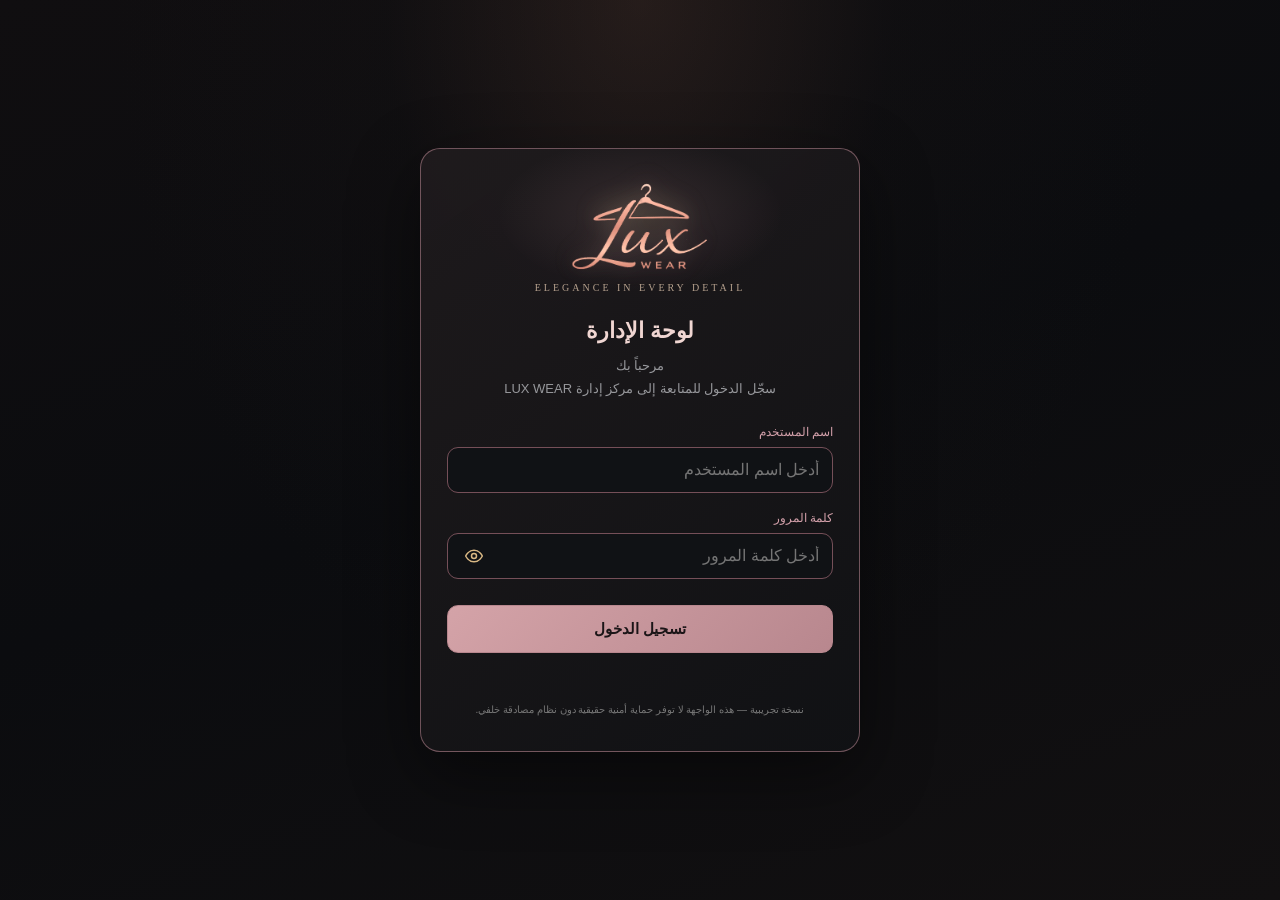
==== admin-dashboard.html @ 93784421 "Remove placeholder survey filter alert" ====
<!doctype html>
<html lang="ar" dir="rtl"><head><meta charset="utf-8"><meta name="viewport" content="width=device-width,initial-scale=1"><title>LUX WEAR — مركز الإدارة</title>
<style>
:root{--bg:#0b0c0f;--panel:#15171b;--panel2:#1b1d21;--gold:#c6a36a;--gold2:#e1c38e;--text:#f1eee8;--muted:#96979b;--border:#2a2c30;--green:#6bb79a;--red:#c57979}
*{box-sizing:border-box}body{margin:0;background:var(--bg);color:var(--text);font-family:Tahoma,Arial,sans-serif}button,input,select{font:inherit}button{cursor:pointer}
.shell{display:grid;grid-template-columns:260px minmax(0,1fr);min-height:100vh}
.sidebar{background:#101114;border-left:1px solid var(--border);padding:22px 16px;position:sticky;top:0;height:100dvh;overflow-y:auto;overflow-x:hidden;overscroll-behavior:contain;-webkit-overflow-scrolling:touch;scrollbar-gutter:stable}
.brand{padding:8px 12px 24px;border-bottom:1px solid var(--border);margin-bottom:20px}.brand .mark{font:24px Georgia;color:var(--gold);letter-spacing:3px}.brand-logo{display:block;width:100px;max-width:80%;height:auto;margin:0 auto 8px;object-fit:contain}.brand small{display:block;color:var(--muted);font-size:10px;letter-spacing:2px;margin-top:6px}
.nav-label{color:#72747a;font-size:10px;letter-spacing:1.5px;padding:10px 12px}.nav button{display:flex;align-items:center;gap:12px;width:100%;border:1px solid transparent;background:transparent;color:#b9bbc0;text-align:right;padding:12px 12px;border-radius:11px;margin:4px 0;font-size:14px;font-weight:600}.nav button .ico{width:27px;min-width:27px;height:27px;display:grid;place-items:center;color:var(--gold);text-align:center}.nav button .ico svg{width:22px;height:22px;stroke:currentColor;stroke-width:1.8;fill:none;stroke-linecap:round;stroke-linejoin:round}.nav button:hover,.nav button.active{background:#24211b;border-color:#51432d;color:#f2d7a4}.nav .profile{border-top:1px solid var(--border);margin-top:16px;padding-top:16px}
main{min-width:0;padding:28px clamp(16px,3vw,36px)}.topbar{display:flex;justify-content:space-between;align-items:center;gap:12px;margin-bottom:28px}.topbar h1{font-size:24px;margin:0}.topbar p{color:var(--muted);font-size:12px;margin:8px 0 0}.actions{display:flex;gap:10px;align-items:center}.btn{background:#24211b;color:var(--gold2);border:1px solid #5b4930;border-radius:10px;padding:10px 14px}.btn:hover{background:#30291f}.btn.primary{background:var(--gold);color:#16120c;border-color:var(--gold);font-weight:bold}.month{color:var(--gold2);border:1px solid #53432d;border-radius:30px;padding:9px 13px;font-size:12px}
.stats{display:grid;grid-template-columns:repeat(4,minmax(0,1fr));gap:14px}.card{background:linear-gradient(145deg,#1a1c20,#141619);border:1px solid var(--border);border-radius:16px;padding:18px}.stat{position:relative;overflow:hidden}.stat:after{content:"";position:absolute;right:0;top:0;width:3px;height:100%;background:linear-gradient(var(--gold),transparent)}.stat .label{color:var(--muted);font-size:12px}.stat .num{font-size:32px;font-weight:600;margin:15px 0 8px;color:var(--gold2)}.stat .foot{font-size:11px;color:var(--muted)}.stat .glyph{float:left;font-size:22px;color:#89734f}
.section{margin-top:16px}.grid2{display:grid;grid-template-columns:1.2fr 1fr;gap:14px}.card h3{margin:0 0 17px;font-size:15px;color:var(--gold2)}.rows{display:flex;flex-direction:column}.rowline{display:flex;align-items:center;justify-content:space-between;gap:12px;padding:13px 0;border-bottom:1px solid #292b2e;font-size:13px}.rowline:last-child{border-bottom:0}.dim{color:var(--muted)}.delta{color:var(--green);font-size:12px}.delta.down{color:var(--red)}
.chart{height:180px;display:flex;align-items:end;gap:9px;padding:10px 4px 0}.bar{flex:1;min-width:8px;border-radius:6px 6px 0 0;background:linear-gradient(#c9a86d,#765c34);opacity:.85;position:relative}.chartlabels{display:flex;justify-content:space-between;color:#777;font-size:10px;margin-top:8px}
.social{display:grid;grid-template-columns:repeat(4,1fr);gap:12px}.socialbox{border:1px solid var(--border);background:#141619;border-radius:13px;padding:15px}.socialbox strong{display:block;font-size:18px;margin:13px 0;color:#e2c58f}.socialbox small{color:var(--muted)}
.view{display:none}.view.active{display:block}.view h2{font-size:20px;margin:4px 0 8px}.sub{font-size:12px;color:var(--muted);margin-bottom:22px}.filters{display:flex;gap:10px;align-items:end;flex-wrap:wrap;margin:16px 0}.filters label{display:block;font-size:11px;color:var(--muted);margin-bottom:6px}.filters input,.filters select{background:#101215;color:var(--text);border:1px solid #383a3e;border-radius:9px;padding:11px;min-width:150px}.table{width:100%;border-collapse:collapse;margin-top:14px}.table th,.table td{text-align:right;padding:13px;border-bottom:1px solid var(--border);font-size:12px}.table th{color:var(--muted);font-weight:normal}.empty{border:1px dashed #5c4a31;border-radius:14px;padding:18px;color:var(--gold2);font-size:12px;line-height:1.8;margin-top:14px}.notice{color:var(--muted);font-size:11px;margin-top:12px}
.mobileToggle{display:none}.notifications-head{display:flex;align-items:center;justify-content:space-between;gap:8px;margin-bottom:12px}.notifications-head h3{margin:0}.mark-read{border:0;background:transparent;color:var(--gold2);font-size:10px;white-space:nowrap;padding:4px 6px;border-radius:6px}.mark-read:hover{background:#24211b}.notification-item.unread{background:#211e19;border-right:2px solid var(--gold)}.notification-item.read{opacity:.65}.menu-edge-toggle{position:fixed;top:0;right:0;z-index:60;margin:0;border-radius:0;padding:10px 12px}.topbar h1{margin-top:34px!important}.greeting-wrap{margin-top:16px;margin-bottom:18px;text-align:right}.manager-greeting{color:var(--gold2);font-size:15px;font-weight:600;margin:0}.dashboard-subtitle{text-align:center;color:var(--muted);font-size:12px;margin-top:10px}.page-brand{display:flex;flex-direction:column;align-items:stretch;gap:14px}.page-logo{width:180px;max-width:60%;height:auto;object-fit:contain;margin:0 auto}.page-brand h1{text-align:right!important;margin-top:0!important}@media(max-width:760px){.page-logo{width:150px;max-width:70%}}.menu-edge-toggle{border-radius:0}.sidebar.open~main .menu-edge-toggle{display:none}
@media(max-width:1050px){.stats{grid-template-columns:repeat(2,1fr)}.social{grid-template-columns:repeat(2,1fr)}}
@media(max-width:760px){.shell{grid-template-columns:1fr}.sidebar{position:fixed;z-index:50;top:0;right:0;width:280px;height:100dvh;max-height:100dvh;overflow-y:auto;overflow-x:hidden;overscroll-behavior:contain;-webkit-overflow-scrolling:touch;transform:translateX(105%);transition:transform .25s;box-shadow:-20px 0 60px #0008}.sidebar.open{transform:translateX(0)}main{padding:18px 14px}.mobileToggle{display:block}.topbar{align-items:flex-start}.topbar h1{font-size:20px}.grid2{grid-template-columns:1fr}.topbar .actions{flex-wrap:wrap}.month{display:none}}
.month-toolbar{display:flex;align-items:center;gap:10px;justify-content:flex-start;margin:-12px 0 24px}.month-toolbar .month{display:inline-block}@media(max-width:760px){.month-toolbar{justify-content:flex-start;margin:-6px 0 24px}.month-toolbar .month{display:inline-block}}@media(max-width:430px){.stats{gap:8px}.card{padding:14px}.stat .num{font-size:27px}.social{gap:8px}.socialbox{padding:12px}.topbar{gap:8px}}

/* refined notification + survey preview */
.bell-btn{position:relative;width:43px;height:43px;display:grid;place-items:center;background:linear-gradient(145deg,#24211b,#17181b);border:1px solid #5b4930;border-radius:0;color:var(--gold2);box-shadow:0 4px 16px #0004}.bell-btn svg{width:22px;height:22px;stroke:currentColor;stroke-width:1.8;fill:none;stroke-linecap:round;stroke-linejoin:round}.bell-count{position:absolute;top:-5px;left:-5px;min-width:18px;height:18px;border-radius:20px;background:#bd5555;color:#fff;font-size:10px;display:grid;place-items:center;padding:0 4px;border:2px solid var(--bg)}.notify-wrap{position:fixed;top:0;left:0;z-index:61}.notify-wrap.home-only{display:none}.view.active#home~*{}.notifications{display:none;position:absolute;top:52px;left:0;width:min(320px,90vw);z-index:100;background:#17191d;border:1px solid #484035;border-radius:14px;padding:14px;box-shadow:0 18px 45px #0009}.notifications.open{display:block}.notifications h3{margin:0 0 12px;color:var(--gold2);font-size:14px}.notification-item{padding:11px 9px;border-bottom:1px solid var(--border);font-size:12px;color:#ddd;cursor:pointer}.notification-item:hover{background:#24211b}.survey-wrap{overflow:auto;border:1px solid var(--border);border-radius:14px;margin-top:14px}.survey-table{border-collapse:collapse;min-width:1700px;width:100%}.survey-table th,.survey-table td{border-left:1px solid var(--border);border-bottom:1px solid var(--border);padding:12px 10px;vertical-align:top;text-align:right;font-size:12px;min-width:150px}.survey-table th{position:sticky;top:0;background:#25231f;color:var(--gold2);font-weight:600;line-height:1.65}.survey-table td{color:#dedbd5}.survey-table th:first-child,.survey-table td:first-child{min-width:95px}.survey-detail{display:none;margin-top:12px}.survey-detail.open{display:block}.survey-detail .rowline{align-items:flex-start}.survey-detail .rowline span:first-child{max-width:55%;color:var(--gold2)}.survey-tools{display:flex;gap:10px;flex-wrap:wrap}.survey-tools input{background:#101215;color:var(--text);border:1px solid #383a3e;border-radius:9px;padding:11px}.survey-navdot{width:7px;height:7px;background:#c55;border-radius:50%;display:inline-block;margin-right:auto}
@media(max-width:760px){.notifications{left:-10px}.survey-table{min-width:1700px}}

/* Elegant, properly spaced mobile greeting */
@media(max-width:760px){
 main{padding-top:16px}
 .topbar{display:flex;flex-direction:column;align-items:stretch;gap:0;margin-bottom:22px}
 .topbar>div:first-child{width:100%;display:flex;flex-direction:column;align-items:stretch}
 .greeting-wrap{width:100%;text-align:center;margin:58px 0 24px;padding:13px 10px 15px;border-bottom:1px solid rgba(198,163,106,.22);position:relative}
 .manager-greeting{font-family:Tahoma,Arial,sans-serif;font-size:17px;font-weight:700;letter-spacing:.15px;color:#d8b783;text-shadow:0 1px 8px rgba(198,163,106,.10);line-height:1.8}
 .manager-greeting:before{content:'✦';display:block;color:#8e7652;font-size:11px;margin-bottom:2px}
 .page-brand{gap:10px}
 .page-logo{width:155px;max-width:68%;margin:0 auto}
 .page-brand h1{font-size:22px!important;line-height:1.6;margin-top:2px!important}
 .dashboard-subtitle{font-size:12px;margin-top:8px}
}
@media(min-width:761px){.greeting-wrap{margin:12px 0 16px}.manager-greeting{font-size:16px;color:#d8b783;font-weight:700}}

/* Compact greeting only on dashboard home; hide it on every other view */
@media(max-width:760px){.greeting-wrap{margin:24px 0 12px;padding:7px 8px 9px}.manager-greeting{font-size:24px!important;line-height:1.65!important}.manager-greeting:before{margin-bottom:0;font-size:9px}.topbar{margin-bottom:14px}}
.greeting-wrap{display:none}
.view.active#home~*{}
body:has(#home.view.active) .greeting-wrap{display:block}

/* Slightly smaller header logos; cleaner icon buttons */
.page-logo{width:155px;max-width:55%}
@media(max-width:760px){.page-logo{width:130px;max-width:65%}}
.bell-btn{border:0!important;box-shadow:none!important;background:transparent!important;width:45px;height:45px}
.bell-btn svg{width:23px;height:23px}
.menu-edge-toggle{border:0!important;box-shadow:none!important;background:transparent!important;padding:10px 12px;font-size:22px;line-height:1;color:var(--gold2)}

.menu-edge-toggle{top:7px!important;right:7px!important}.notify-wrap{top:7px!important;left:7px!important}

/* Requested profile layout + white greeting */
.manager-greeting{color:#fff!important;text-shadow:none!important}
#profile>.card{border:1px solid rgba(183,110,121,.48)!important;box-shadow:0 0 0 0 transparent!important}
#profile .filters{display:grid!important;grid-template-columns:repeat(2,minmax(0,1fr));gap:14px!important;align-items:start}
#profile .filters>div{min-width:0;width:100%}
#profile .filters input{width:100%;min-width:0}
@media(max-width:430px){#profile .filters{grid-template-columns:repeat(2,minmax(0,1fr));gap:10px!important}#profile .filters input{padding:10px 8px}}

/* Profile refinements: restore original field flow and center inside card */
#profile .filters{display:flex!important;justify-content:center!important;align-items:center!important}
#profile .filters>div{width:min(100%,320px)!important;min-width:0!important}
#profile .filters input{width:100%!important}
#profile>.card{border:1px solid #b8878e!important}

/* Profile polish - CSS placed correctly inside stylesheet */
#profile>.card{border:2px solid #d49aa5!important;box-shadow:0 0 0 1px rgba(212,154,165,.12),0 8px 24px rgba(212,154,165,.08)!important;padding:22px 18px!important}
#profile>h2{display:none!important}
#profile>.sub{font-size:13px;color:#d7b0b7;text-align:center;margin:8px 0 20px;line-height:1.8}
#profile .filters{gap:16px!important;margin:12px auto 20px!important}
#profile .filters label{color:#d3a0aa;font-size:12px;margin-bottom:8px}
#profile .filters input{border-color:#754f58!important;transition:border-color .2s,box-shadow .2s}
#profile .filters input:focus{outline:none;border-color:#d49aa5!important;box-shadow:0 0 0 2px rgba(212,154,165,.16)}
#profile>.card .btn.primary{display:block;margin:0 auto}
#profile>.empty{border-color:#754f58;color:#d9b3bb;text-align:center}

/* LUX WEAR shared visual identity from the customer-survey reference */
body{background:radial-gradient(ellipse at 50% 0%,rgba(112,76,62,.24) 0%,rgba(28,24,24,.16) 28%,transparent 58%),linear-gradient(160deg,#100e10 0%,#0b0c0f 48%,#121011 100%)!important}
.card,.socialbox,.survey-wrap,.notifications,.empty{border-color:rgba(212,154,165,.48)!important}
.card{background:linear-gradient(145deg,rgba(31,27,29,.94),rgba(17,18,21,.96))!important}
.brand,.page-brand{position:relative}
.brand-logo,.page-logo{filter:drop-shadow(0 0 9px rgba(212,154,165,.16)) drop-shadow(0 -5px 12px rgba(218,185,150,.18))}
.brand:before,.page-brand:before{content:'';position:absolute;top:-10px;left:50%;transform:translateX(-50%);width:min(260px,90%);height:115px;pointer-events:none;background:radial-gradient(ellipse at center,rgba(222,190,156,.18) 0%,rgba(212,154,165,.08) 32%,transparent 72%);z-index:0}
.brand-logo,.page-logo,.page-brand h1{position:relative;z-index:1}
.card,.socialbox{border-width:1px!important;border-style:solid!important;border-color:rgba(212,154,165,.42)!important}

/* Dashboard greeting: right alignment on desktop and mobile */
body:has(#home.view.active) .greeting-wrap{ text-align:right!important; direction:rtl!important; width:100%!important; margin-right:0!important; margin-left:auto!important; }
body:has(#home.view.active) .manager-greeting{text-align:right!important;}
.topbar>div:first-child{flex:1;min-width:0;}
/* Sidebar logout button anchored at the bottom */
.sidebar{display:flex;flex-direction:column}.nav{flex:1}.logout-btn{display:flex;align-items:center;gap:12px;width:100%;border:1px solid rgba(190,75,75,.18);background:rgba(115,32,36,.08);color:#e05b60;text-align:right;padding:12px;border-radius:11px;margin:16px 0 4px;font-size:14px;font-weight:700;cursor:pointer;flex-shrink:0}.logout-btn .ico{width:27px;min-width:27px;height:27px;display:grid;place-items:center;color:inherit}.logout-btn .ico svg{width:22px;height:22px;stroke:currentColor;stroke-width:1.8;fill:none;stroke-linecap:round;stroke-linejoin:round}.logout-btn:hover{background:rgba(155,42,47,.18);border-color:rgba(220,90,90,.42)}
</style><style>#storeFormCard .filters{display:grid;grid-template-columns:repeat(auto-fit,minmax(220px,1fr));align-items:start}#storeFormCard textarea{width:100%;background:#101215;color:var(--text);border:1px solid #383a3e;border-radius:9px;padding:11px;font:inherit}#storeFormCard input,#storeFormCard select{width:100%;min-width:0}#storeFormCard label{display:block;color:var(--gold2);margin-bottom:7px;font-size:12px}@media(max-width:600px){#storeFormCard .filters{grid-template-columns:1fr}}</style></head>
<body><div class="shell"><aside class="sidebar" id="sidebar"><div class="brand"><img class="brand-logo" alt="LUX WEAR" src="[data-uri]"><small>ADMINISTRATION SYSTEM</small></div><nav class="nav" id="nav"><div class="nav-label">ANALYTICS</div>
<button class="active" data-view="home"><span class="ico"><svg viewBox="0 0 24 24" aria-hidden="true"><!-- layout-dashboard --><path d="M3 3h8v8H3z M13 3h8v5h-8z M13 10h8v11h-8z M3 13h8v8H3z"/></svg></span>الرئيسية — ملخص الأداء</button><button data-view="visitors"><span class="ico"><svg viewBox="0 0 24 24" aria-hidden="true"><!-- users --><path d="M16 21v-2a4 4 0 0 0-4-4H6a4 4 0 0 0-4 4v2 M9 11a4 4 0 1 0 0-8 4 4 0 0 0 0 8 M22 21v-2a4 4 0 0 0-3-3.87 M16 3.13a4 4 0 0 1 0 7.75"/></svg></span>تقرير زوار الموقع</button><button data-view="followers"><span class="ico"><svg viewBox="0 0 24 24" aria-hidden="true"><!-- user-round-plus --><path d="M16 21v-2a4 4 0 0 0-4-4H6a4 4 0 0 0-4 4v2 M9 11a4 4 0 1 0 0-8 4 4 0 0 0 0 8 M19 8v6 M16 11h6"/></svg></span>تقارير المتابعين</button><button data-view="unfollows"><span class="ico"><svg viewBox="0 0 24 24" aria-hidden="true"><!-- user-round-minus --><path d="M16 21v-2a4 4 0 0 0-4-4H6a4 4 0 0 0-4 4v2 M9 11a4 4 0 1 0 0-8 4 4 0 0 0 0 8 M16 11h6"/></svg></span>إلغاء المتابعة</button><button data-view="reviews"><span class="ico"><svg viewBox="0 0 24 24" aria-hidden="true"><!-- star --><path d="M12 3l2.8 5.7 6.2.9-4.5 4.4 1.1 6.2-5.6-3-5.6 3 1.1-6.2L3 9.6l6.2-.9z"/></svg></span>تقارير التقييمات</button><button data-view="surveys"><span class="ico"><svg viewBox="0 0 24 24" aria-hidden="true"><!-- clipboard-list --><path d="M9 5H5a2 2 0 0 0-2 2v14h18V7a2 2 0 0 0-2-2h-4 M9 3h6v4H9z M8 12h8 M8 16h8"/></svg></span>استبيانات العملاء <span class="survey-navdot" id="surveyDot"></span></button><button data-view="engagement"><span class="ico"><svg viewBox="0 0 24 24" aria-hidden="true"><!-- chart-column --><path d="M3 3v18h18 M8 17V9 M13 17V5 M18 17v-7"/></svg></span>تقارير أداء الموقع</button><div class="nav-label">WEBSITE MANAGEMENT</div><button data-view="care"><span class="ico"><svg viewBox="0 0 24 24" aria-hidden="true"><!-- shirt --><path d="M16 4l-4 2-4-2-5 4 3 4 2-2v12h8V10l2 2 3-4z"/></svg></span>تعليمات العناية</button><button data-view="hours"><span class="ico"><svg viewBox="0 0 24 24" aria-hidden="true"><!-- clock --><path d="M12 22a10 10 0 1 0 0-20 10 10 0 0 0 0 20 M12 6v6l4 2"/></svg></span>مواعيد العمل</button><button data-view="content"><span class="ico"><svg viewBox="0 0 24 24" aria-hidden="true"><!-- files --><path d="M14 2H6a2 2 0 0 0-2 2v16a2 2 0 0 0 2 2h12a2 2 0 0 0 2-2V8z M14 2v6h6 M8 13h8 M8 17h8"/></svg></span>محتوى الصفحات</button><button data-view="policy"><span class="ico"><svg viewBox="0 0 24 24" aria-hidden="true"><!-- shield-check --><path d="M12 22s8-4 8-10V5l-8-3-8 3v7c0 6 8 10 8 10 M9 12l2 2 4-4"/></svg></span>السياسات والضمان</button><div class="nav-label">ONLINE STORE</div><button data-view="store"><span class="ico"><svg viewBox="0 0 24 24"><path d="M3 8h18l-2 13H5L3 8z M8 8V5a4 4 0 0 1 8 0v3"/></svg></span>إدارة المتجر الإلكتروني</button><div class="nav-label">ADMINISTRATION</div><button data-view="employees"><span class="ico"><svg viewBox="0 0 24 24" aria-hidden="true"><!-- users-round --><path d="M16 21v-2a4 4 0 0 0-4-4H6a4 4 0 0 0-4 4v2 M9 11a4 4 0 1 0 0-8 4 4 0 0 0 0 8 M22 21v-2a4 4 0 0 0-3-3.87 M16 3.13a4 4 0 0 1 0 7.75"/></svg></span>الموظفون والصلاحيات</button><button data-view="profile"><span class="ico"><svg viewBox="0 0 24 24" aria-hidden="true"><!-- user-round --><path d="M20 21v-2a4 4 0 0 0-4-4H8a4 4 0 0 0-4 4v2 M12 11a4 4 0 1 0 0-8 4 4 0 0 0 0 8"/></svg></span>الملف الشخصي</button></nav><button type="button" class="logout-btn" id="logoutBtn"><span class="ico"><svg viewBox="0 0 24 24" aria-hidden="true"><path d="M10 17l5-5-5-5 M15 12H3 M21 3v18"/></svg></span><span>تسجيل الخروج</span></button></aside>
<main><div class="topbar"><div><button class="btn mobileToggle menu-edge-toggle" id="toggle" aria-label="فتح القائمة">☰</button><div class="greeting-wrap"><p id="welcomeGreeting" class="manager-greeting">صباح الخير يا المدير</p></div><div class="page-brand"><img class="page-logo" alt="LUX WEAR" src="[data-uri]"><h1 id="heading">ملخص الأداء</h1></div><p class="dashboard-subtitle">مركز إدارة وتحليل LUX WEAR</p></div><div class="actions"><div class="notify-wrap"><button class="bell-btn" id="bell" aria-label="الإشعارات"><svg viewBox="0 0 24 24"><path d="M18 8a6 6 0 0 0-12 0c0 7-3 7-3 9h18c0-2-3-2-3-9"/><path d="M10 21h4"/></svg><span class="bell-count" id="bellCount">2</span></button><div class="notifications" id="notifications"><div class="notifications-head"><h3>الإشعارات</h3><button class="mark-read" id="markRead">تمييز الكل كمقروء</button></div><div class="notification-item" data-jump="surveys">استبيانات العملاء — استعراض الردود الجديدة</div><div class="notification-item" data-jump="reviews">مراجعة قسم التقييمات</div></div></div></div></div><div class="month-toolbar"><span class="month">التقرير الشهري · نوفمبر 2026</span><button class="btn" id="monthBtn">⌄ تحديد الشهر</button></div>
<section class="view active" id="home"><div class="stats">
<div class="card stat"><span class="glyph">◎</span><span class="label">زوار الموقع</span><div class="num">—</div><div class="foot">إجمالي الزوار خلال الشهر</div></div><div class="card stat"><span class="glyph">♙</span><span class="label">صافي المتابعين</span><div class="num">—</div><div class="foot">لكل منصات التواصل</div></div><div class="card stat"><span class="glyph">↘</span><span class="label">إلغاء المتابعة</span><div class="num">—</div><div class="foot">خلال الشهر المحدد</div></div><div class="card stat"><span class="glyph">☆</span><span class="label">التقييمات</span><div class="num">—</div><div class="foot">إجمالي تقييمات العملاء</div></div></div>
<div class="grid2 section"><div class="card"><h3>حركة زوار الموقع</h3><div class="chart" aria-label="رسم توضيحي"><div class="bar" style="height:38%"></div><div class="bar" style="height:55%"></div><div class="bar" style="height:48%"></div><div class="bar" style="height:68%"></div><div class="bar" style="height:46%"></div><div class="bar" style="height:82%"></div><div class="bar" style="height:72%"></div><div class="bar" style="height:91%"></div><div class="bar" style="height:65%"></div><div class="bar" style="height:77%"></div><div class="bar" style="height:54%"></div><div class="bar" style="height:85%"></div></div><div class="chartlabels"><span>1</span><span>5</span><span>10</span><span>15</span><span>20</span><span>25</span><span>30</span></div></div>
<div class="card"><h3>التقييمات — ملخص</h3><div class="review-summary rows"><div class="rowline"><span>تقييمات جديدة</span><strong>—</strong></div><div class="rowline"><span>تقييمات معتمدة</span><strong>—</strong></div><div class="rowline"><span>متوسط التقييم</span><strong>—</strong></div></div><div class="notice">الأرقام لا تظهر إلا بعد ربط مصادر البيانات.</div></div></div>
<div class="card section"><h3>منصات التواصل — متابعة الشهر</h3><div class="social"><div class="socialbox">Facebook<strong>—</strong><small>صافي المتابعين</small></div><div class="socialbox">Instagram<strong>—</strong><small>صافي المتابعين</small></div><div class="socialbox">TikTok<strong>—</strong><small>صافي المتابعين</small></div><div class="socialbox">WhatsApp<strong>—</strong><small>صافي المتابعين</small></div></div><div class="notice">معاينة تصميم: بيانات منصات التواصل غير مربوطة في هذه النسخة.</div></div></section>
<section class="view" id="visitors"><h2>تقرير زوار الموقع</h2><div class="sub">حدد فترة التقرير لعرض الزيارات والزوار وصفحات الدخول.</div><div class="filters"><div><label>من تاريخ</label><input type="date"></div><div><label>إلى تاريخ</label><input type="date"></div><button class="btn primary">عرض التقرير</button></div><div class="stats"><div class="card stat"><span class="label">الزوار</span><div class="num">—</div></div><div class="card stat"><span class="label">الزيارات</span><div class="num">—</div></div><div class="card stat"><span class="label">صفحات المشاهدة</span><div class="num">—</div></div><div class="card stat"><span class="label">متوسط الجلسة</span><div class="num">—</div></div></div><div class="empty">يتم ربط هذا التقرير بمسجل زيارات الموقع بعد تنفيذ نظام التحليلات.</div></section>
<section class="view" id="followers"><h2>تقرير المتابعين</h2><div class="sub">نمو المتابعين لكل منصة ومقارنة فترات زمنية.</div><div class="filters"><div><label>من تاريخ</label><input type="date"></div><div><label>إلى تاريخ</label><input type="date"></div><button class="btn primary">عرض التقرير</button></div><div class="social"><div class="socialbox">Facebook<strong>—</strong><small>إجمالي / صافي النمو</small></div><div class="socialbox">Instagram<strong>—</strong><small>إجمالي / صافي النمو</small></div><div class="socialbox">TikTok<strong>—</strong><small>إجمالي / صافي النمو</small></div><div class="socialbox">WhatsApp<strong>—</strong><small>إجمالي / صافي النمو</small></div></div><div class="empty">تحتاج هذه المؤشرات إلى ربط الحسابات الرسمية وصلاحيات API وتخزين اللقطات التاريخية.</div></section>
<section class="view" id="unfollows"><h2>تقرير إلغاء المتابعة</h2><div class="sub">مراجعة مؤشرات إلغاء المتابعة حسب المنصة والفترة.</div><div class="filters"><div><label>من تاريخ</label><input type="date"></div><div><label>إلى تاريخ</label><input type="date"></div><div><label>المنصة</label><select><option>جميع المنصات</option><option>Instagram</option><option>Facebook</option><option>TikTok</option><option>WhatsApp</option></select></div><button class="btn primary">عرض التقرير</button></div><div class="empty">تُعرض بيانات إلغاء المتابعة فقط عندما تسمح المنصة بالمؤشر أو عندما يتم تسجيل التغيّر من لقطات دورية.</div></section>
<section class="view" id="reviews"><h2>تقرير التقييمات</h2><div class="sub">إحصاءات تقييمات العملاء — فلترة حسب الفترة.</div><div class="filters"><div><label>من تاريخ</label><input type="date"></div><div><label>إلى تاريخ</label><input type="date"></div><button class="btn primary">عرض التقرير</button></div><div class="stats"><div class="card stat"><span class="label">الإجمالي</span><div class="num">—</div></div><div class="card stat"><span class="label">المعتمدة</span><div class="num">—</div></div><div class="card stat"><span class="label">قيد المراجعة</span><div class="num">—</div></div><div class="card stat"><span class="label">متوسط التقييم</span><div class="num">—</div></div></div><div class="empty">سيتم ربط التقرير ببيانات جدول تقييمات العملاء الحالي.</div></section>
<section class="view" id="surveys"><h2>استبيانات العملاء</h2><div class="sub">عرض ردود الاستبيان في جدول أفقي على نمط Excel، مع البحث والتصفية وفتح الرد الكامل.</div><div class="filters survey-tools"><div><label>بحث بالاسم أو الهاتف</label><input id="surveySearch" placeholder="اسم العميل أو رقم الهاتف"></div><div><label>من تاريخ</label><input id="surveyFrom" type="date"></div><div><label>إلى تاريخ</label><input id="surveyTo" type="date"></div><button class="btn" id="surveyFilter">تصفية</button></div><div class="notice">جارٍ الاتصال بقاعدة بيانات LUX WEAR...</div><div class="survey-wrap"><table class="survey-table"><thead><tr><th>اليوم</th><th>التاريخ</th><th>الوقت</th><th>اسم العميل</th><th>رقم الهاتف</th><th>كيف تقيّم تجربتك بشكل عام مع LUX WEAR؟</th><th>كيف قمت بالشراء من LUX WEAR؟</th><th>كيف تعرّفت على LUX WEAR لأول مرة؟</th><th>ما مدى رضاك عن جودة المنتجات والخامات؟</th><th>كيف ترى أسعار منتجاتنا مقارنة بجودتها؟</th><th>كيف تقيّم مستوى الخدمة والتعامل داخل المتجر؟</th><th>هل وجدت لدينا التنوع والموديلات التي تبحث عنها؟</th><th>من وجهة نظرك، ما الجانب الذي تتمنى أن نعمل على تطويره؟</th><th>ما المنتجات أو الموديلات التي تتمنى أن نوفرها لك مستقبلاً؟</th><th>هل لديك أي ملاحظات أو أفكار أخرى تود مشاركتنا بها؟</th><th>ما مدى احتمالية ترشيحك LUX WEAR لأصدقائك ومعارفك؟</th></th><th>التفاصيل</th></tr></thead><tbody><tr><td>—</td><td>—</td><td>—</td><td>—</td><td>—</td><td>—</td><td>—</td><td>—</td><td>—</td><td>—</td><td>—</td><td>—</td><td>—</td><td>—</td><td>—</td><td>—</td><td><button class="btn" id="surveyDetails">عرض</button></td></tr></tbody></table></div><div class="card survey-detail" id="surveyDetail"><h3>تفاصيل رد الاستبيان</h3><div class="rows"><div class="rowline"><span>كيف تقيّم تجربتك بشكل عام مع LUX WEAR؟</span><strong>—</strong></div><div class="rowline"><span>كيف قمت بالشراء من LUX WEAR؟</span><strong>—</strong></div><div class="rowline"><span>كيف تعرّفت على LUX WEAR لأول مرة؟</span><strong>—</strong></div><div class="rowline"><span>ما مدى رضاك عن جودة المنتجات والخامات؟</span><strong>—</strong></div><div class="rowline"><span>كيف ترى أسعار منتجاتنا مقارنة بجودتها؟</span><strong>—</strong></div><div class="rowline"><span>كيف تقيّم مستوى الخدمة والتعامل داخل المتجر؟</span><strong>—</strong></div><div class="rowline"><span>هل وجدت لدينا التنوع والموديلات التي تبحث عنها؟</span><strong>—</strong></div><div class="rowline"><span>من وجهة نظرك، ما الجانب الذي تتمنى أن نعمل على تطويره؟</span><strong>—</strong></div><div class="rowline"><span>ما المنتجات أو الموديلات التي تتمنى أن نوفرها لك مستقبلاً؟</span><strong>—</strong></div><div class="rowline"><span>هل لديك أي ملاحظات أو أفكار أخرى تود مشاركتنا بها؟</span><strong>—</strong></div><div class="rowline"><span>ما مدى احتمالية ترشيحك LUX WEAR لأصدقائك ومعارفك؟</span><strong>—</strong></div></div></div></section><section class="view" id="engagement"><h2>تقارير أداء الموقع</h2><div class="sub">الصفحات الأكثر زيارة وأزرار الخدمات الأكثر استخدامًا.</div><div class="filters"><div><label>من تاريخ</label><input type="date"></div><div><label>إلى تاريخ</label><input type="date"></div><button class="btn primary">عرض التقرير</button></div><div class="empty">تحتاج تقارير أداء الصفحات إلى تسجيل أحداث المشاهدة والنقر في الموقع.</div></section>
<section class="view" id="care"><h2>تعليمات العناية</h2><div class="sub">إدارة أكواد المنتجات وتعليمات الغسيل والتجفيف والكي.</div><div class="empty">سيتم ربط هذا القسم بمحرر تعليمات العناية الحالي.</div></section><section class="view" id="hours"><h2>مواعيد العمل</h2><div class="sub">تعديل جدول ساعات العمل الأسبوعي.</div><div class="empty">سيتم ربط هذا القسم بمواعيد العمل الحالية.</div></section><section class="view" id="content"><h2>محتوى الصفحات</h2><div class="sub">تعديل النصوص العربية والإنجليزية بصورة مستقلة.</div><div class="empty">سيتم ربط محرر محتوى الصفحات الحالي.</div></section><section class="view" id="policy"><h2>السياسات والضمان</h2><div class="sub">سياسة الاستبدال والاسترجاع والضمان.</div><div class="empty">سيتم ربط محرر السياسة الحالي.</div></section>
<section class="view" id="store"><h2>إدارة المتجر الإلكتروني</h2><div class="sub">تأسيس وإدارة المنتجات والمخزون والطلبات وإعدادات المتجر — نسخة تمهيدية محفوظة على هذا الجهاز.</div>
<div class="stats"><div class="card stat"><span class="label">المنتجات المسجلة</span><div class="num" id="storeProductCount">0</div></div><div class="card stat"><span class="label">المنتجات المنشورة</span><div class="num" id="storePublishedCount">0</div></div><div class="card stat"><span class="label">قيمة المخزون (تقريبية)</span><div class="num" id="storeStockValue">0</div></div><div class="card stat"><span class="label">طلبات المتجر</span><div class="num" id="storeOrderCount">0</div></div></div>
<div class="filters"><button class="btn primary" id="storeAddToggle">＋ إضافة منتج</button><button class="btn" data-store-tab="products">المنتجات</button><button class="btn" data-store-tab="categories">التصنيفات</button><button class="btn" data-store-tab="orders">الطلبات</button><button class="btn" data-store-tab="discounts">الخصومات</button><button class="btn" data-store-tab="shipping">الشحن</button><button class="btn" data-store-tab="payments">الدفع</button><button class="btn" data-store-tab="storefront">واجهة المتجر</button></div>
<div class="card" id="storeFormCard" style="display:none"><h3>بيانات المنتج الكاملة</h3><div class="filters">
<div><label>اسم المنتج (عربي)</label><input id="spName" placeholder="اسم المنتج"></div><div><label>Product name (English)</label><input id="spNameEn" placeholder="Product name"></div>
<div><label>كود المنتج / SKU</label><input id="spSku" placeholder="LW-001"></div><div><label>التصنيف</label><input id="spCategory" placeholder="ملابس / أحذية / إكسسوارات"></div>
<div><label>السعر (جنيه)</label><input id="spPrice" type="number" min="0"></div><div><label>سعر قبل الخصم</label><input id="spOldPrice" type="number" min="0"></div>
<div><label>الخامة</label><input id="spFabric" placeholder="قطن / انترلوك ..."></div><div><label>العلامة / المجموعة</label><input id="spCollection" placeholder="اسم المجموعة"></div>
<div><label>المقاسات</label><input id="spSizes" placeholder="S, M, L, XL"></div><div><label>الألوان</label><input id="spColors" placeholder="أسود, أبيض"></div>
<div><label>إجمالي الكمية</label><input id="spStock" type="number" min="0"></div><div><label>حالة المنتج</label><select id="spStatus"><option value="draft">مسودة</option><option value="published">منشور</option><option value="hidden">مخفي</option></select></div>
<div style="min-width:220px"><label>روابط الصور (كل رابط في سطر)</label><textarea id="spImages" rows="3" placeholder="https://..."></textarea></div><div style="min-width:220px"><label>وصف عربي</label><textarea id="spDesc" rows="3"></textarea></div><div style="min-width:220px"><label>Description (English)</label><textarea id="spDescEn" rows="3"></textarea></div>
<div style="min-width:220px"><label>توزيع المخزون حسب المتغير (اختياري — كل سطر: اللون | المقاس | الكمية | SKU)</label><textarea id="spVariants" rows="4" placeholder="أسود | M | 5 | LW-001-B-M"></textarea></div><div><label>عنوان SEO</label><input id="spSeoTitle"></div><div style="min-width:220px"><label>وصف SEO</label><textarea id="spSeo" rows="2"></textarea></div>
</div><button class="btn primary" id="storeSaveProduct">حفظ المنتج</button><button class="btn" id="storeCancel">إلغاء</button></div><div id="storePanel"><h3>قائمة المنتجات</h3><div class="filters"><div><label>بحث</label><input id="storeSearch" placeholder="اسم أو كود المنتج"></div></div><div class="survey-wrap"><table class="survey-table" style="min-width:900px"><thead><tr><th>المنتج</th><th>الكود</th><th>التصنيف</th><th>السعر</th><th>المخزون</th><th>الحالة</th><th>إجراءات</th></tr></thead><tbody id="storeProductsRows"></tbody></table></div></div>
<div class="notice" id="storeNotice">البيانات هنا نموذج أولي يُحفظ محليًا في المتصفح. لا يوجد بعد خادم مركزي أو استقبال طلبات حقيقي.</div></section><section class="view" id="employees"><h2>الموظفون والصلاحيات</h2><div class="sub">حسابات الموظفين وتحديد صلاحيات كل حساب.</div><button class="btn primary">+ إضافة موظف (واجهة تجريبية)</button><div class="empty">يتطلب التنفيذ إنشاء حسابات موظفين وتحديد صلاحيات على مستوى قاعدة البيانات وواجهات الإدارة.</div></section><section class="view" id="profile"><h2>الملف الشخصي</h2><div class="sub">إدارة بيانات المدير.</div><div class="card"><div class="filters"><div><label>الاسم</label><input placeholder="اسم المدير"></div><div><label>رقم الهاتف</label><input placeholder="رقم الهاتف"></div><div><label>البريد الإلكتروني</label><input placeholder="البريد الإلكتروني"></div><div><label>صورة البروفايل</label><input type="file" accept="image/*"></div></div><button class="btn primary">حفظ البيانات (تجريبي)</button></div><div class="empty">تغيير البريد وكلمة المرور والصورة يحتاج ربطًا آمنًا ببيانات حساب المدير.</div></section>
</main></div><script>
if(sessionStorage.getItem('luxwear_demo_session')!=='1'){location.replace('admin-login.html');}
const greeting=document.getElementById("welcomeGreeting");const hour=new Date().getHours();const managerName=(document.querySelector('#profile input[placeholder="اسم المدير"]')?.value||"المدير").trim();greeting.textContent=(hour>=5&&hour<12?"صباح الخير يا ":"مساء الخير يا ")+managerName;const monthToolbar=document.querySelector('.month-toolbar');const reportViews=new Set(['home','visitors','followers','unfollows','reviews','surveys','engagement']);function syncReportTools(view){monthToolbar.style.display=reportViews.has(view)?'flex':'none';greeting.style.display=view==='home'?'block':'none';}syncReportTools('home');document.querySelector('.notify-wrap').style.display='flex';const views=document.querySelectorAll('.view'),nav=document.querySelectorAll('#nav button'),sidebar=document.getElementById('sidebar'),heading=document.getElementById('heading');const names={home:'ملخص الأداء',visitors:'تقرير زوار الموقع',followers:'تقارير المتابعين',unfollows:'تقرير إلغاء المتابعة',reviews:'تقارير التقييمات',surveys:'استبيانات العملاء',engagement:'تقارير أداء الموقع',care:'تعليمات العناية',hours:'مواعيد العمل',content:'محتوى الصفحات',policy:'السياسات والضمان',employees:'الموظفون والصلاحيات',profile:'الملف الشخصي',store:'إدارة المتجر الإلكتروني'};const websiteRoutes={care:'care-guide.html',hours:'business-hours.html',policy:'policy.html',content:'index.html'};nav.forEach(b=>b.addEventListener('click',()=>{if(websiteRoutes[b.dataset.view]){window.open(websiteRoutes[b.dataset.view],'_blank');return;}nav.forEach(x=>x.classList.remove('active'));b.classList.add('active');views.forEach(v=>v.classList.toggle('active',v.id===b.dataset.view));heading.textContent=names[b.dataset.view];syncReportTools(b.dataset.view);document.querySelector('.notify-wrap').style.display=b.dataset.view==='home'?'flex':'none';setMenuOpen(false);window.scrollTo(0,0)}));document.getElementById('bell').addEventListener('click',()=>document.getElementById('notifications').classList.toggle('open'));document.getElementById('markRead').addEventListener('click',()=>{document.querySelectorAll('.notification-item').forEach(n=>{n.classList.remove('unread');n.classList.add('read')});document.getElementById('bellCount').style.display='none';document.getElementById('notifications').classList.remove('open')});document.querySelectorAll('.notification-item').forEach(n=>n.classList.add('unread'));document.querySelectorAll('.notification-item').forEach(n=>n.addEventListener('click',()=>{const target=n.dataset.jump;const b=document.querySelector('#nav button[data-view="'+target+'"]');if(b)b.click();document.getElementById('notifications').classList.remove('open');document.getElementById('bellCount').style.display='none';}));document.getElementById('surveyDetails').addEventListener('click',()=>document.getElementById('surveyDetail').classList.toggle('open'));function setMenuOpen(open){sidebar.classList.toggle('open',open);document.getElementById('toggle').style.display=open?'none':'block';}document.getElementById('toggle').addEventListener('click',()=>setMenuOpen(!sidebar.classList.contains('open')));window.addEventListener('popstate',()=>{if(sidebar.classList.contains('open'))setMenuOpen(false)});document.getElementById('monthBtn').addEventListener('click',()=>alert('هذه معاينة تصميم. فلتر الشهر يُفعّل عند ربط مصادر البيانات.'));document.getElementById('logoutBtn').addEventListener('click',()=>{if(confirm('هل تريد تسجيل الخروج؟')){location.href='admin-login.html';}});document.querySelectorAll('.btn.primary').forEach(b=>b.addEventListener('click',e=>{if(!b.closest('#profile')&&!b.closest('#employees'))e.preventDefault();}));

// LUX WEAR Store product-management foundation
(()=>{const key='luxwear_store_products_v1';let products=[];try{products=JSON.parse(localStorage.getItem(key)||'[]')}catch(e){products=[]}const $=id=>document.getElementById(id);let editing=-1;
const save=()=>localStorage.setItem(key,JSON.stringify(products));const esc=s=>String(s??'').replace(/[&<>"']/g,m=>({'&':'&amp;','<':'&lt;','>':'&gt;','"':'&quot;',"'":'&#39;'}[m]));
function render(){const tb=$('storeProductsRows');if(!tb)return;const q=($('storeSearch')?.value||'').toLowerCase();const shown=products.map((p,i)=>({p,i})).filter(x=>(x.p.name+' '+x.p.sku+' '+x.p.category).toLowerCase().includes(q));tb.innerHTML=shown.map(({p,i})=>'<tr><td>'+((p.images||[])[0]?'<img src="'+esc(p.images[0])+'" style="width:52px;height:60px;object-fit:cover;border-radius:8px;display:block;margin-bottom:5px">':'')+esc(p.name)+(p.nameEn?' / '+esc(p.nameEn):'')+'</td><td>'+esc(p.sku)+'</td><td>'+esc(p.category)+'</td><td>'+Number(p.price||0).toLocaleString('ar-EG')+' ج.م'+(p.oldPrice?'<small style="display:block;text-decoration:line-through;color:#999">'+Number(p.oldPrice).toLocaleString('ar-EG')+'</small>':'')+'</td><td>'+esc(p.stock)+'<small style="display:block;color:#aaa">'+(p.variants||[]).length+' متغير</small></td><td>'+({published:'منشور',draft:'مسودة',hidden:'مخفي'}[p.status]||p.status)+'</td><td><button class="btn" data-edit="'+i+'">تعديل</button> <button class="btn" data-dup="'+i+'">نسخ</button> <button class="btn" data-del="'+i+'">حذف</button></td></tr>').join('');$('storeProductCount').textContent=products.length;$('storePublishedCount').textContent=products.filter(p=>p.status==='published').length;$('storeStockValue').textContent=products.reduce((a,p)=>a+(Number(p.price||0)*Number(p.stock||0)),0).toLocaleString('ar-EG');}
const fields=['spName','spNameEn','spSku','spCategory','spPrice','spOldPrice','spFabric','spCollection','spSizes','spColors','spStock','spImages','spDesc','spDescEn','spVariants','spSeoTitle','spSeo'];
function reset(){editing=-1;fields.forEach(id=>$(id).value='');$('spStatus').value='draft';}
function fill(p){fields.forEach(id=>$(id).value='');$('spName').value=p.name||'';$('spNameEn').value=p.nameEn||'';$('spSku').value=p.sku||'';$('spCategory').value=p.category||'';$('spPrice').value=p.price||'';$('spOldPrice').value=p.oldPrice||'';$('spFabric').value=p.fabric||'';$('spCollection').value=p.collection||'';$('spSizes').value=p.sizes||'';$('spColors').value=p.colors||'';$('spStock').value=p.stock||0;$('spImages').value=(p.images||[]).join('\n');$('spDesc').value=p.description||'';$('spDescEn').value=p.descriptionEn||'';$('spVariants').value=(p.variants||[]).map(v=>[v.color,v.size,v.qty,v.sku].join(' | ')).join('\n');$('spSeoTitle').value=p.seoTitle||'';$('spSeo').value=p.seo||'';$('spStatus').value=p.status||'draft';}
$('storeAddToggle')?.addEventListener('click',()=>{reset();$('storeFormCard').style.display='block';$('storeFormCard').scrollIntoView({behavior:'smooth'});});
$('storeCancel')?.addEventListener('click',()=>{$('storeFormCard').style.display='none';});
$('storeSaveProduct')?.addEventListener('click',()=>{let name=$('spName').value.trim();if(!name){alert('يرجى إدخال اسم المنتج');return}let variants=$('spVariants').value.split('\n').map(s=>s.trim()).filter(Boolean).map(line=>{let a=line.split('|').map(x=>x.trim());return{color:a[0]||'',size:a[1]||'',qty:Number(a[2]||0),sku:a[3]||''}});let p={name,nameEn:$('spNameEn').value,sku:$('spSku').value,category:$('spCategory').value,price:Number($('spPrice').value||0),oldPrice:Number($('spOldPrice').value||0),fabric:$('spFabric').value,collection:$('spCollection').value,sizes:$('spSizes').value,colors:$('spColors').value,stock:Number($('spStock').value||0),images:$('spImages').value.split('\n').map(x=>x.trim()).filter(Boolean),description:$('spDesc').value,descriptionEn:$('spDescEn').value,variants,seoTitle:$('spSeoTitle').value,seo:$('spSeo').value,status:$('spStatus').value};if(editing<0)products.push(p);else products[editing]=p;save();render();$('storeFormCard').style.display='none';reset();});
$('storePanel')?.addEventListener('click',e=>{let t=e.target.closest('button');if(!t)return;let i=Number(t.dataset.edit??t.dataset.dup??t.dataset.del);if(t.dataset.del!==undefined){if(confirm('تأكيد حذف المنتج؟')){products.splice(i,1);save();render()}}else if(t.dataset.dup!==undefined){let p=JSON.parse(JSON.stringify(products[i]));p.sku=p.sku+'-COPY';p.name=p.name+' (نسخة)';products.push(p);save();render()}else if(t.dataset.edit!==undefined){editing=i;fill(products[i]);$('storeFormCard').style.display='block';$('storeFormCard').scrollIntoView({behavior:'smooth'})}});
$('storeSearch')?.addEventListener('input',render);
document.querySelectorAll('[data-store-tab]').forEach(b=>b.addEventListener('click',()=>{let t=b.dataset.storeTab;const panel=$('storePanel');if(t==='products'){panel.innerHTML='<h3>قائمة المنتجات</h3><div class="filters"><div><label>بحث</label><input id="storeSearch" placeholder="اسم أو كود المنتج"></div></div><div class="survey-wrap"><table class="survey-table" style="min-width:900px"><thead><tr><th>المنتج</th><th>الكود</th><th>التصنيف</th><th>السعر</th><th>المخزون</th><th>الحالة</th><th>إجراءات</th></tr></thead><tbody id="storeProductsRows"></tbody></table></div>';render();$('storeSearch').addEventListener('input',render);return}let names={categories:'التصنيفات',orders:'الطلبات',discounts:'الخصومات والكوبونات',shipping:'الشحن والتوصيل',payments:'طرق الدفع',storefront:'تخصيص واجهة المتجر'};let descriptions={categories:'تصنيفات رئيسية وفرعية مثل الملابس والأحذية والإكسسوارات والمجموعات الموسمية. يدعم التخطيط ترتيب التصنيفات وصورها.',orders:'دورة الطلب: جديد، تأكيد، تجهيز، شحن، تسليم، إلغاء واسترجاع. تسجيل الطلبات الحقيقي يتطلب خادمًا.',discounts:'كوبونات نسبة أو مبلغ، صلاحية، حد أدنى، سقف الاستخدام وتخصيص المنتجات.',shipping:'مناطق ورسوم شحن، رسوم المحافظات، الشحن المجاني ومدد التوصيل.',payments:'إعداد الدفع عند الاستلام ومزودي الدفع الإلكتروني؛ التفعيل الفعلي يتطلب تكاملًا آمنًا.',storefront:'بانرات، منتجات مميزة، أحدث المنتجات، الأكثر مبيعًا، صفحات ثابتة وإعدادات SEO.'};panel.innerHTML='<div class="empty"><h3>'+names[t]+'</h3><p>'+descriptions[t]+'</p><p>هذا التخطيط ضمن مرحلة التأسيس، ويحتاج اتصالًا بخادم وقاعدة بيانات لتنفيذ العمليات الحقيقية.</p></div>'}));
render();})();</script><script type="module" src="./luxwear-dashboard.js"></script></body></html>
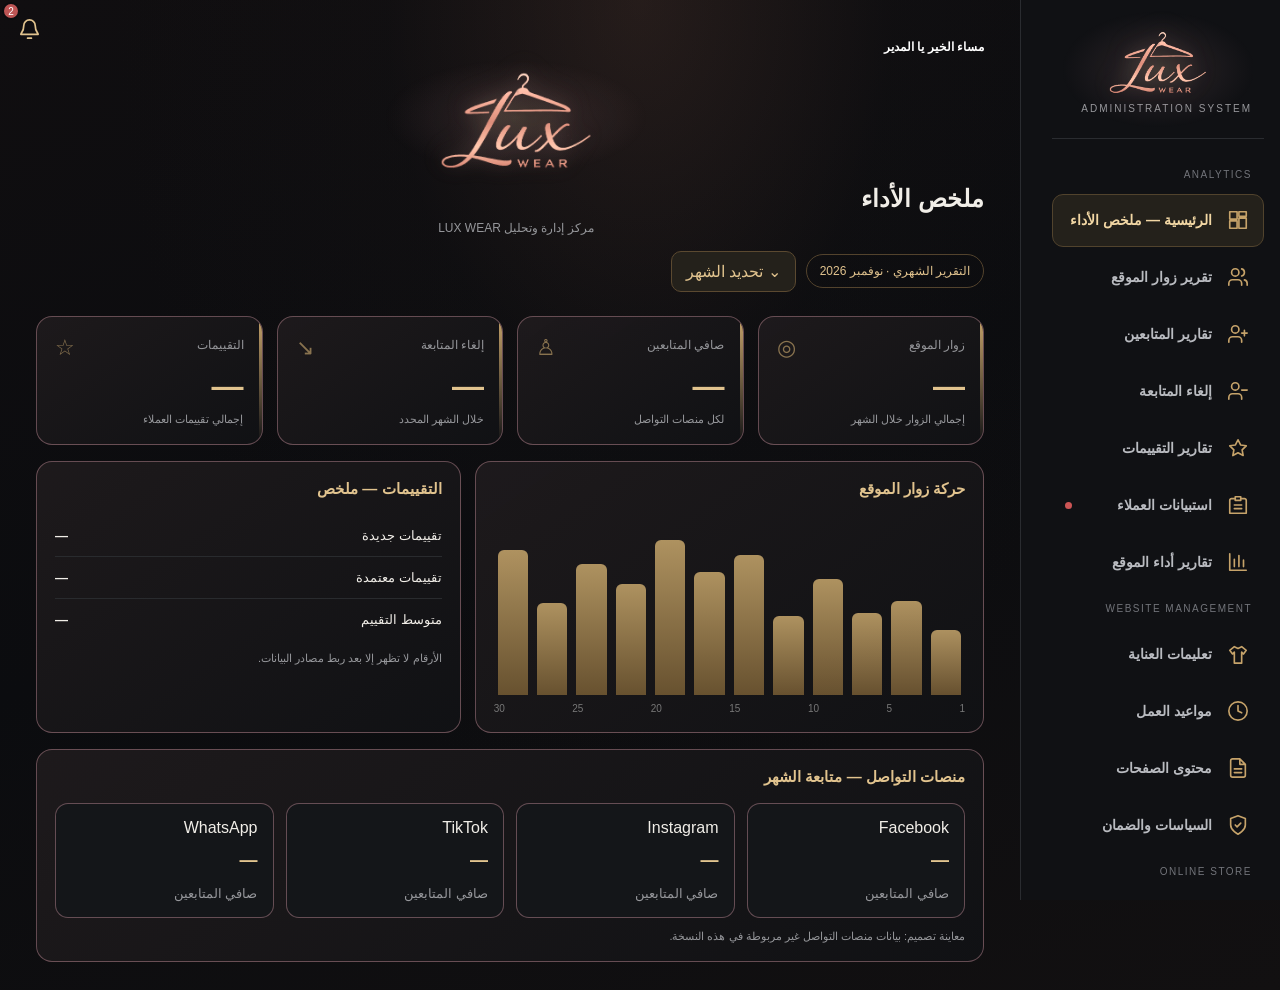
==== commit c9f0e2b0: "Fix Supabase dashboard auth guard" ====
--- a/admin-dashboard.html
+++ b/admin-dashboard.html
@@ -107,7 +107,7 @@
 <section class="view" id="unfollows"><h2>تقرير إلغاء المتابعة</h2><div class="sub">مراجعة مؤشرات إلغاء المتابعة حسب المنصة والفترة.</div><div class="filters"><div><label>من تاريخ</label><input type="date"></div><div><label>إلى تاريخ</label><input type="date"></div><div><label>المنصة</label><select><option>جميع المنصات</option><option>Instagram</option><option>Facebook</option><option>TikTok</option><option>WhatsApp</option></select></div><button class="btn primary">عرض التقرير</button></div><div class="empty">تُعرض بيانات إلغاء المتابعة فقط عندما تسمح المنصة بالمؤشر أو عندما يتم تسجيل التغيّر من لقطات دورية.</div></section>
 <section class="view" id="reviews"><h2>تقرير التقييمات</h2><div class="sub">إحصاءات تقييمات العملاء — فلترة حسب الفترة.</div><div class="filters"><div><label>من تاريخ</label><input type="date"></div><div><label>إلى تاريخ</label><input type="date"></div><button class="btn primary">عرض التقرير</button></div><div class="stats"><div class="card stat"><span class="label">الإجمالي</span><div class="num">—</div></div><div class="card stat"><span class="label">المعتمدة</span><div class="num">—</div></div><div class="card stat"><span class="label">قيد المراجعة</span><div class="num">—</div></div><div class="card stat"><span class="label">متوسط التقييم</span><div class="num">—</div></div></div><div class="empty">سيتم ربط التقرير ببيانات جدول تقييمات العملاء الحالي.</div></section>
 <section class="view" id="surveys"><h2>استبيانات العملاء</h2><div class="sub">عرض ردود الاستبيان في جدول أفقي على نمط Excel، مع البحث والتصفية وفتح الرد الكامل.</div><div class="filters survey-tools"><div><label>بحث بالاسم أو الهاتف</label><input id="surveySearch" placeholder="اسم العميل أو رقم الهاتف"></div><div><label>من تاريخ</label><input id="surveyFrom" type="date"></div><div><label>إلى تاريخ</label><input id="surveyTo" type="date"></div><button class="btn" id="surveyFilter">تصفية</button></div><div class="notice">جارٍ الاتصال بقاعدة بيانات LUX WEAR...</div><div class="survey-wrap"><table class="survey-table"><thead><tr><th>اليوم</th><th>التاريخ</th><th>الوقت</th><th>اسم العميل</th><th>رقم الهاتف</th><th>كيف تقيّم تجربتك بشكل عام مع LUX WEAR؟</th><th>كيف قمت بالشراء من LUX WEAR؟</th><th>كيف تعرّفت على LUX WEAR لأول مرة؟</th><th>ما مدى رضاك عن جودة المنتجات والخامات؟</th><th>كيف ترى أسعار منتجاتنا مقارنة بجودتها؟</th><th>كيف تقيّم مستوى الخدمة والتعامل داخل المتجر؟</th><th>هل وجدت لدينا التنوع والموديلات التي تبحث عنها؟</th><th>من وجهة نظرك، ما الجانب الذي تتمنى أن نعمل على تطويره؟</th><th>ما المنتجات أو الموديلات التي تتمنى أن نوفرها لك مستقبلاً؟</th><th>هل لديك أي ملاحظات أو أفكار أخرى تود مشاركتنا بها؟</th><th>ما مدى احتمالية ترشيحك LUX WEAR لأصدقائك ومعارفك؟</th></th><th>التفاصيل</th></tr></thead><tbody><tr><td>—</td><td>—</td><td>—</td><td>—</td><td>—</td><td>—</td><td>—</td><td>—</td><td>—</td><td>—</td><td>—</td><td>—</td><td>—</td><td>—</td><td>—</td><td>—</td><td><button class="btn" id="surveyDetails">عرض</button></td></tr></tbody></table></div><div class="card survey-detail" id="surveyDetail"><h3>تفاصيل رد الاستبيان</h3><div class="rows"><div class="rowline"><span>كيف تقيّم تجربتك بشكل عام مع LUX WEAR؟</span><strong>—</strong></div><div class="rowline"><span>كيف قمت بالشراء من LUX WEAR؟</span><strong>—</strong></div><div class="rowline"><span>كيف تعرّفت على LUX WEAR لأول مرة؟</span><strong>—</strong></div><div class="rowline"><span>ما مدى رضاك عن جودة المنتجات والخامات؟</span><strong>—</strong></div><div class="rowline"><span>كيف ترى أسعار منتجاتنا مقارنة بجودتها؟</span><strong>—</strong></div><div class="rowline"><span>كيف تقيّم مستوى الخدمة والتعامل داخل المتجر؟</span><strong>—</strong></div><div class="rowline"><span>هل وجدت لدينا التنوع والموديلات التي تبحث عنها؟</span><strong>—</strong></div><div class="rowline"><span>من وجهة نظرك، ما الجانب الذي تتمنى أن نعمل على تطويره؟</span><strong>—</strong></div><div class="rowline"><span>ما المنتجات أو الموديلات التي تتمنى أن نوفرها لك مستقبلاً؟</span><strong>—</strong></div><div class="rowline"><span>هل لديك أي ملاحظات أو أفكار أخرى تود مشاركتنا بها؟</span><strong>—</strong></div><div class="rowline"><span>ما مدى احتمالية ترشيحك LUX WEAR لأصدقائك ومعارفك؟</span><strong>—</strong></div></div></div></section><section class="view" id="engagement"><h2>تقارير أداء الموقع</h2><div class="sub">الصفحات الأكثر زيارة وأزرار الخدمات الأكثر استخدامًا.</div><div class="filters"><div><label>من تاريخ</label><input type="date"></div><div><label>إلى تاريخ</label><input type="date"></div><button class="btn primary">عرض التقرير</button></div><div class="empty">تحتاج تقارير أداء الصفحات إلى تسجيل أحداث المشاهدة والنقر في الموقع.</div></section>
-<section class="view" id="care"><h2>تعليمات العناية</h2><div class="sub">إدارة أكواد المنتجات وتعليمات الغسيل والتجفيف والكي.</div><div class="empty">سيتم ربط هذا القسم بمحرر تعليمات العناية الحالي.</div></section><section class="view" id="hours"><h2>مواعيد العمل</h2><div class="sub">تعديل جدول ساعات العمل الأسبوعي.</div><div class="empty">سيتم ربط هذا القسم بمواعيد العمل الحالية.</div></section><section class="view" id="content"><h2>محتوى الصفحات</h2><div class="sub">تعديل النصوص العربية والإنجليزية بصورة مستقلة.</div><div class="empty">سيتم ربط محرر محتوى الصفحات الحالي.</div></section><section class="view" id="policy"><h2>السياسات والضمان</h2><div class="sub">سياسة الاستبدال والاسترجاع والضمان.</div><div class="empty">سيتم ربط محرر السياسة الحالي.</div></section>
+<section class="view" id="care"><h2>تعليمات العناية</h2><div class="sub">إدارة أكواد المنتجات وتعليمات الغسيل والتجفيف والكي بالعربية والإنجليزية بشكل مستقل.</div><div class="filters"><input id="careSearch" placeholder="بحث بالكود أو اسم المنتج"><button class="btn primary" id="careNew">＋ إضافة تعليمات</button></div><div class="notice" id="careNotice">جارٍ تحميل البيانات...</div><div class="survey-wrap"><table class="survey-table"><thead><tr><th>الكود</th><th>اسم المنتج</th><th>الخامة</th><th>الحالة</th><th>إجراء</th></tr></thead><tbody id="careRows"></tbody></table></div><div class="card" id="careEditor" style="display:none"><h3 id="careEditorTitle">تعليمات المنتج</h3><div class="filters"><div><label>الكود</label><input id="cgCode"></div><div><label>اسم المنتج (عربي)</label><input id="cgName"></div><div><label>Product name (English)</label><input id="cgNameEn"></div><div><label>الخامة (عربي)</label><input id="cgMaterial"></div><div><label>Material (English)</label><input id="cgMaterialEn"></div><div><label>تعليمات الغسيل</label><textarea id="cgWash"></textarea></div><div><label>Washing instructions</label><textarea id="cgWashEn"></textarea></div><div><label>تعليمات التجفيف</label><textarea id="cgDry"></textarea></div><div><label>Drying instructions</label><textarea id="cgDryEn"></textarea></div><div><label>تعليمات الكي</label><textarea id="cgIron"></textarea></div><div><label>Ironing instructions</label><textarea id="cgIronEn"></textarea></div><div><label>تحذيرات</label><textarea id="cgWarnings"></textarea></div><div><label>Warnings</label><textarea id="cgWarningsEn"></textarea></div><label><input type="checkbox" id="cgActive" checked> نشط</label></div><button class="btn primary" id="careSave">حفظ</button><button class="btn" id="careCancel">إلغاء</button></div></section><section class="view" id="hours"><h2>مواعيد العمل</h2><div class="sub">تعديل مواعيد العمل لكل يوم، مع حفظ الاسم العربي والإنجليزي مستقلين.</div><div class="notice" id="hoursNotice">جارٍ تحميل المواعيد...</div><div class="survey-wrap"><table class="survey-table"><thead><tr><th>اليوم بالعربية</th><th>Day</th><th>مغلق</th><th>من</th><th>إلى</th><th>حفظ</th></tr></thead><tbody id="hoursRows"></tbody></table></div></section><section class="view" id="content"><h2>محتوى الصفحات</h2><div class="sub">تحرير محتوى الصفحات المحفوظ في قاعدة البيانات مع الحفاظ على بنية البيانات الحالية.</div><div class="notice" id="contentNotice">جارٍ تحميل محتوى الصفحات...</div><div class="filters"><select id="contentSelect"><option value="">اختر الصفحة</option></select></div><div class="card" id="contentEditor" style="display:none"><label>عنوان الصفحة</label><input id="contentTitle"><label>المحتوى (JSON)</label><textarea id="contentPayload" rows="16" style="width:100%;font-family:monospace;direction:ltr"></textarea><label><input type="checkbox" id="contentPublished"> منشور</label><button class="btn primary" id="contentSave">حفظ التعديلات</button></div><div class="notice">محرر JSON يحافظ على الحقول الموجودة كما هي؛ لا يترجم أو يغيّر الإنجليزية تلقائيًا.</div><div class="card"><h3>إعدادات الموقع</h3><div id="settingsRows"></div><div class="notice" id="settingsNotice"></div></div></section><section class="view" id="policy"><h2>السياسات والضمان</h2><div class="sub">تحرير سجل السياسة الموجود في محتوى الموقع.</div><div class="notice" id="policyNotice">جارٍ تحميل السياسة...</div><div class="card" id="policyEditor" style="display:none"><label>عنوان السياسة</label><input id="policyTitle"><label>المحتوى (JSON)</label><textarea id="policyPayload" rows="18" style="width:100%;font-family:monospace;direction:ltr"></textarea><label><input type="checkbox" id="policyPublished"> منشور</label><button class="btn primary" id="policySave">حفظ السياسة</button></div></section>
 <section class="view" id="store"><h2>إدارة المتجر الإلكتروني</h2><div class="sub">تأسيس وإدارة المنتجات والمخزون والطلبات وإعدادات المتجر — نسخة تمهيدية محفوظة على هذا الجهاز.</div>
 <div class="stats"><div class="card stat"><span class="label">المنتجات المسجلة</span><div class="num" id="storeProductCount">0</div></div><div class="card stat"><span class="label">المنتجات المنشورة</span><div class="num" id="storePublishedCount">0</div></div><div class="card stat"><span class="label">قيمة المخزون (تقريبية)</span><div class="num" id="storeStockValue">0</div></div><div class="card stat"><span class="label">طلبات المتجر</span><div class="num" id="storeOrderCount">0</div></div></div>
 <div class="filters"><button class="btn primary" id="storeAddToggle">＋ إضافة منتج</button><button class="btn" data-store-tab="products">المنتجات</button><button class="btn" data-store-tab="categories">التصنيفات</button><button class="btn" data-store-tab="orders">الطلبات</button><button class="btn" data-store-tab="discounts">الخصومات</button><button class="btn" data-store-tab="shipping">الشحن</button><button class="btn" data-store-tab="payments">الدفع</button><button class="btn" data-store-tab="storefront">واجهة المتجر</button></div>
@@ -123,7 +123,7 @@
 </div><button class="btn primary" id="storeSaveProduct">حفظ المنتج</button><button class="btn" id="storeCancel">إلغاء</button></div><div id="storePanel"><h3>قائمة المنتجات</h3><div class="filters"><div><label>بحث</label><input id="storeSearch" placeholder="اسم أو كود المنتج"></div></div><div class="survey-wrap"><table class="survey-table" style="min-width:900px"><thead><tr><th>المنتج</th><th>الكود</th><th>التصنيف</th><th>السعر</th><th>المخزون</th><th>الحالة</th><th>إجراءات</th></tr></thead><tbody id="storeProductsRows"></tbody></table></div></div>
 <div class="notice" id="storeNotice">البيانات هنا نموذج أولي يُحفظ محليًا في المتصفح. لا يوجد بعد خادم مركزي أو استقبال طلبات حقيقي.</div></section><section class="view" id="employees"><h2>الموظفون والصلاحيات</h2><div class="sub">حسابات الموظفين وتحديد صلاحيات كل حساب.</div><button class="btn primary">+ إضافة موظف (واجهة تجريبية)</button><div class="empty">يتطلب التنفيذ إنشاء حسابات موظفين وتحديد صلاحيات على مستوى قاعدة البيانات وواجهات الإدارة.</div></section><section class="view" id="profile"><h2>الملف الشخصي</h2><div class="sub">إدارة بيانات المدير.</div><div class="card"><div class="filters"><div><label>الاسم</label><input placeholder="اسم المدير"></div><div><label>رقم الهاتف</label><input placeholder="رقم الهاتف"></div><div><label>البريد الإلكتروني</label><input placeholder="البريد الإلكتروني"></div><div><label>صورة البروفايل</label><input type="file" accept="image/*"></div></div><button class="btn primary">حفظ البيانات (تجريبي)</button></div><div class="empty">تغيير البريد وكلمة المرور والصورة يحتاج ربطًا آمنًا ببيانات حساب المدير.</div></section>
 </main></div><script>
-if(sessionStorage.getItem('luxwear_demo_session')!=='1'){location.replace('admin-login.html');}
+// Access is enforced by luxwear-dashboard.js through Supabase Auth and admin_users.
 const greeting=document.getElementById("welcomeGreeting");const hour=new Date().getHours();const managerName=(document.querySelector('#profile input[placeholder="اسم المدير"]')?.value||"المدير").trim();greeting.textContent=(hour>=5&&hour<12?"صباح الخير يا ":"مساء الخير يا ")+managerName;const monthToolbar=document.querySelector('.month-toolbar');const reportViews=new Set(['home','visitors','followers','unfollows','reviews','surveys','engagement']);function syncReportTools(view){monthToolbar.style.display=reportViews.has(view)?'flex':'none';greeting.style.display=view==='home'?'block':'none';}syncReportTools('home');document.querySelector('.notify-wrap').style.display='flex';const views=document.querySelectorAll('.view'),nav=document.querySelectorAll('#nav button'),sidebar=document.getElementById('sidebar'),heading=document.getElementById('heading');const names={home:'ملخص الأداء',visitors:'تقرير زوار الموقع',followers:'تقارير المتابعين',unfollows:'تقرير إلغاء المتابعة',reviews:'تقارير التقييمات',surveys:'استبيانات العملاء',engagement:'تقارير أداء الموقع',care:'تعليمات العناية',hours:'مواعيد العمل',content:'محتوى الصفحات',policy:'السياسات والضمان',employees:'الموظفون والصلاحيات',profile:'الملف الشخصي',store:'إدارة المتجر الإلكتروني'};const websiteRoutes={care:'care-guide.html',hours:'business-hours.html',policy:'policy.html',content:'index.html'};nav.forEach(b=>b.addEventListener('click',()=>{if(websiteRoutes[b.dataset.view]){window.open(websiteRoutes[b.dataset.view],'_blank');return;}nav.forEach(x=>x.classList.remove('active'));b.classList.add('active');views.forEach(v=>v.classList.toggle('active',v.id===b.dataset.view));heading.textContent=names[b.dataset.view];syncReportTools(b.dataset.view);document.querySelector('.notify-wrap').style.display=b.dataset.view==='home'?'flex':'none';setMenuOpen(false);window.scrollTo(0,0)}));document.getElementById('bell').addEventListener('click',()=>document.getElementById('notifications').classList.toggle('open'));document.getElementById('markRead').addEventListener('click',()=>{document.querySelectorAll('.notification-item').forEach(n=>{n.classList.remove('unread');n.classList.add('read')});document.getElementById('bellCount').style.display='none';document.getElementById('notifications').classList.remove('open')});document.querySelectorAll('.notification-item').forEach(n=>n.classList.add('unread'));document.querySelectorAll('.notification-item').forEach(n=>n.addEventListener('click',()=>{const target=n.dataset.jump;const b=document.querySelector('#nav button[data-view="'+target+'"]');if(b)b.click();document.getElementById('notifications').classList.remove('open');document.getElementById('bellCount').style.display='none';}));document.getElementById('surveyDetails').addEventListener('click',()=>document.getElementById('surveyDetail').classList.toggle('open'));function setMenuOpen(open){sidebar.classList.toggle('open',open);document.getElementById('toggle').style.display=open?'none':'block';}document.getElementById('toggle').addEventListener('click',()=>setMenuOpen(!sidebar.classList.contains('open')));window.addEventListener('popstate',()=>{if(sidebar.classList.contains('open'))setMenuOpen(false)});document.getElementById('monthBtn').addEventListener('click',()=>alert('هذه معاينة تصميم. فلتر الشهر يُفعّل عند ربط مصادر البيانات.'));document.getElementById('logoutBtn').addEventListener('click',()=>{if(confirm('هل تريد تسجيل الخروج؟')){location.href='admin-login.html';}});document.querySelectorAll('.btn.primary').forEach(b=>b.addEventListener('click',e=>{if(!b.closest('#profile')&&!b.closest('#employees'))e.preventDefault();}));
 
 // LUX WEAR Store product-management foundation
@@ -139,4 +139,4 @@
 $('storePanel')?.addEventListener('click',e=>{let t=e.target.closest('button');if(!t)return;let i=Number(t.dataset.edit??t.dataset.dup??t.dataset.del);if(t.dataset.del!==undefined){if(confirm('تأكيد حذف المنتج؟')){products.splice(i,1);save();render()}}else if(t.dataset.dup!==undefined){let p=JSON.parse(JSON.stringify(products[i]));p.sku=p.sku+'-COPY';p.name=p.name+' (نسخة)';products.push(p);save();render()}else if(t.dataset.edit!==undefined){editing=i;fill(products[i]);$('storeFormCard').style.display='block';$('storeFormCard').scrollIntoView({behavior:'smooth'})}});
 $('storeSearch')?.addEventListener('input',render);
 document.querySelectorAll('[data-store-tab]').forEach(b=>b.addEventListener('click',()=>{let t=b.dataset.storeTab;const panel=$('storePanel');if(t==='products'){panel.innerHTML='<h3>قائمة المنتجات</h3><div class="filters"><div><label>بحث</label><input id="storeSearch" placeholder="اسم أو كود المنتج"></div></div><div class="survey-wrap"><table class="survey-table" style="min-width:900px"><thead><tr><th>المنتج</th><th>الكود</th><th>التصنيف</th><th>السعر</th><th>المخزون</th><th>الحالة</th><th>إجراءات</th></tr></thead><tbody id="storeProductsRows"></tbody></table></div>';render();$('storeSearch').addEventListener('input',render);return}let names={categories:'التصنيفات',orders:'الطلبات',discounts:'الخصومات والكوبونات',shipping:'الشحن والتوصيل',payments:'طرق الدفع',storefront:'تخصيص واجهة المتجر'};let descriptions={categories:'تصنيفات رئيسية وفرعية مثل الملابس والأحذية والإكسسوارات والمجموعات الموسمية. يدعم التخطيط ترتيب التصنيفات وصورها.',orders:'دورة الطلب: جديد، تأكيد، تجهيز، شحن، تسليم، إلغاء واسترجاع. تسجيل الطلبات الحقيقي يتطلب خادمًا.',discounts:'كوبونات نسبة أو مبلغ، صلاحية، حد أدنى، سقف الاستخدام وتخصيص المنتجات.',shipping:'مناطق ورسوم شحن، رسوم المحافظات، الشحن المجاني ومدد التوصيل.',payments:'إعداد الدفع عند الاستلام ومزودي الدفع الإلكتروني؛ التفعيل الفعلي يتطلب تكاملًا آمنًا.',storefront:'بانرات، منتجات مميزة، أحدث المنتجات، الأكثر مبيعًا، صفحات ثابتة وإعدادات SEO.'};panel.innerHTML='<div class="empty"><h3>'+names[t]+'</h3><p>'+descriptions[t]+'</p><p>هذا التخطيط ضمن مرحلة التأسيس، ويحتاج اتصالًا بخادم وقاعدة بيانات لتنفيذ العمليات الحقيقية.</p></div>'}));
-render();})();</script><script type="module" src="./luxwear-dashboard.js"></script></body></html>+render();})();</script><script type="module" src="./luxwear-dashboard.js"></script><script type="module" src="./luxwear-editors.js"></script></body></html>
